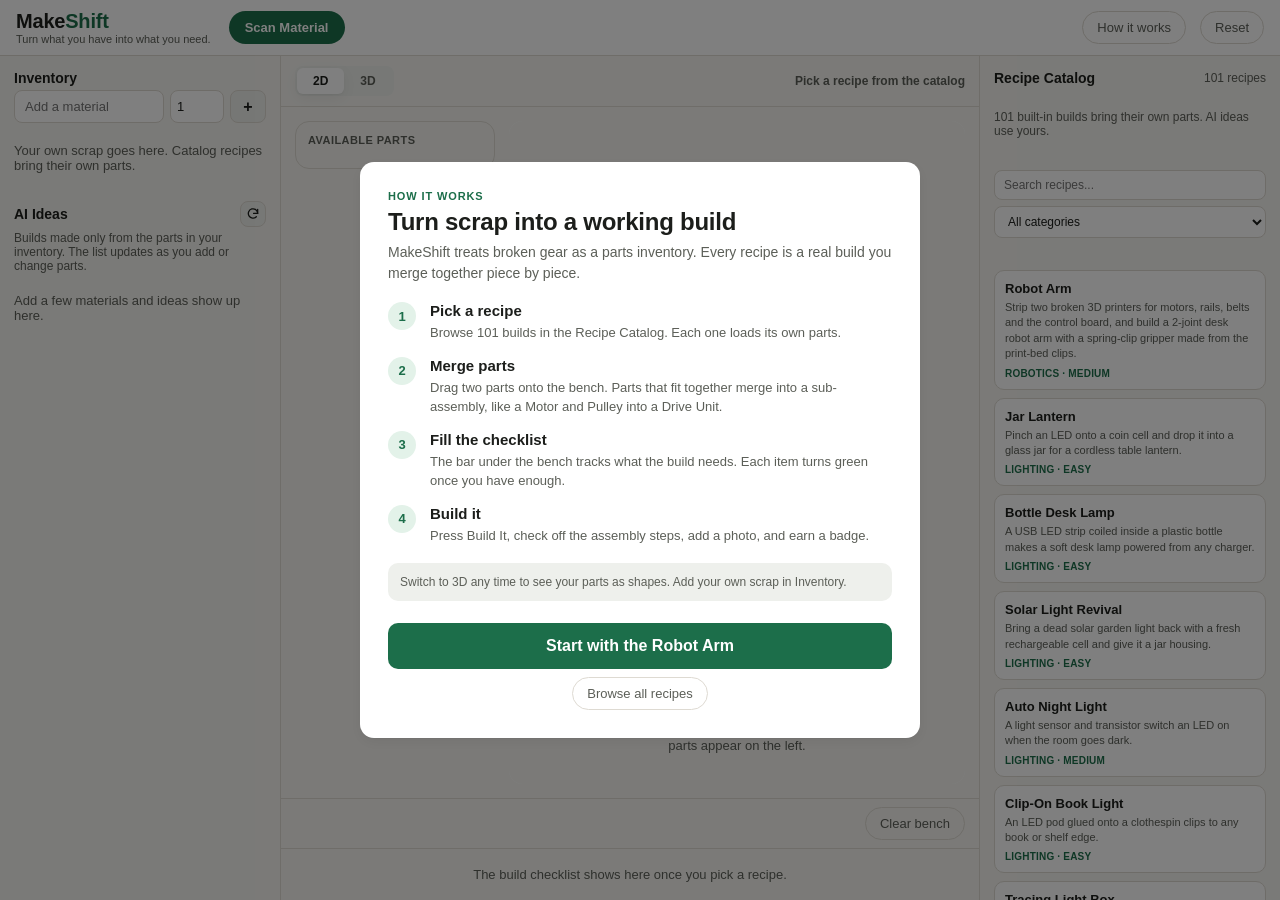
==== app/index.html @ 5e809d7e "Rename cube-mvp to app; Gemini backup model; README with screenshots and demo video Critique items 3" ====
<!DOCTYPE html>
<html lang="en">
<head>
<meta charset="UTF-8">
<meta name="viewport" content="width=device-width, initial-scale=1.0">
<title>MakeShift</title>
<link rel="stylesheet" href="style.css">
<script type="importmap">
{ "imports": { "three": "./vendor/three.module.js" } }
</script>
</head>
<body>

<header class="topbar">
  <div class="brand">
    <div class="brand-mark">Make<span>Shift</span></div>
    <div class="brand-tag">Turn what you have into what you need.</div>
  </div>
  <button class="scan-btn" id="scanBtn" title="Scan a material with your camera">Scan Material</button>
  <div class="badges" id="badgeRow" aria-label="Badges earned"></div>
  <button class="ghost-btn" id="helpBtn" title="Show how MakeShift works">How it works</button>
  <button class="reset-btn" id="resetBtn" title="Reset demo to a clean slate">Reset</button>
</header>

<div class="workspace-shell">

  <!-- LEFT PANEL -->
  <aside class="panel panel-left">
    <div class="panel-section">
      <div class="panel-section-head">
        <h3>Inventory</h3>
      </div>
      <form class="add-material-form compact" id="addMaterialForm">
        <input type="text" id="materialNameInput" placeholder="Add a material" autocomplete="off" required>
        <input type="number" id="materialQtyInput" placeholder="qty" min="1" value="1" required>
        <button type="submit" class="icon-btn" title="Add">+</button>
      </form>
      <div class="card-grid compact" id="inventoryGrid"></div>
      <div class="empty-note" id="inventoryEmptyNote">Your own scrap goes here. Catalog recipes bring their own parts.</div>
    </div>

    <div class="panel-section">
      <div class="panel-section-head">
        <h3>AI Ideas <span class="hint" id="ideasCount"></span></h3>
        <button class="icon-btn small" id="refreshIdeasBtn" title="Generate ideas from your inventory" aria-label="Generate ideas from your inventory"><svg viewBox="0 0 24 24" width="14" height="14" aria-hidden="true" fill="none" stroke="currentColor" stroke-width="2.2" stroke-linecap="round" stroke-linejoin="round"><path d="M20 11a8 8 0 1 0-2.3 5.7"/><path d="M20 4v7h-7"/></svg></button>
      </div>
      <p class="panel-hint">Builds made only from the parts in your inventory. The list updates as you add or change parts.</p>
      <div class="ideas-status" id="ideasStatus" role="status" hidden></div>
      <div id="buildableNowList"></div>
      <div class="empty-note" id="buildableNowEmptyNote">Add a few materials and ideas show up here.</div>
      <div class="error-banner" id="generateError"></div>
    </div>

    <div class="panel-section" id="catalogMatches" hidden>
      <div class="panel-section-head">
        <h3>Catalog matches</h3>
      </div>
      <p class="panel-hint">Built-in recipes ranked by how many of their parts you have. Works without the AI.</p>
      <div id="catalogMatchList"></div>
    </div>
  </aside>

  <!-- CENTER VIEWER -->
  <main class="panel panel-center">
    <div class="viewer-toolbar">
      <div class="view-toggle" id="viewToggle">
        <button class="view-toggle-btn active" data-view="2d">2D</button>
        <button class="view-toggle-btn" data-view="3d">3D</button>
      </div>
      <div class="active-recipe-label" id="activeRecipeLabel">Pick a recipe from the catalog</div>
    </div>

    <div class="viewer-stage-wrap">
      <div class="palette" id="palette">
        <div class="palette-title">Available parts</div>
        <div class="palette-list" id="paletteList"></div>
      </div>

      <div class="viewer-stage">
        <!-- 2D merge canvas -->
        <div class="viewer-pane active" id="viewer2d">
          <div class="bench" id="bench">
            <div class="bench-empty" id="benchEmpty"><strong>Pick a recipe to start</strong><span>Choose any build from the catalog. Its parts appear on the left.</span></div>
            <div class="hologram-row" id="hologramRow"></div>
          </div>
        </div>

        <!-- 3D viewer -->
        <div class="viewer-pane" id="viewer3d">
          <canvas id="threeCanvas"></canvas>
          <div class="viewer3d-hint">Drag to orbit · scroll to zoom · drag a part to move it</div>
        </div>
      </div>
    </div>

    <div class="viewer-actions">
      <button class="ghost-btn" id="clearBenchBtn">Clear bench</button>
    </div>

    <!-- requirements for the active recipe -->
    <div class="requirements-bar" id="requirementsBar">
      <div class="requirements-empty" id="requirementsEmpty">The build checklist shows here once you pick a recipe.</div>
      <div class="requirements-active" id="requirementsActive" hidden>
        <div class="progress-row">
          <div class="progress-bar-track"><div class="progress-bar-fill" id="progressFill"></div></div>
          <span id="progressLabel">0 / 0 ready</span>
        </div>
        <div class="merge-guide" id="mergeGuide" hidden></div>
        <ul class="req-list" id="reqList"></ul>
        <div class="source-finder" id="sourceFinder">
          <button class="ghost-btn source-finder-btn" id="findSourcesBtn" type="button">Where can I find these materials?</button>
          <span class="source-finder-hint" id="sourceFinderHint">AI suggests safe reuse and salvage sources for the raw parts.</span>
          <div class="source-suggestions" id="sourceSuggestions" hidden aria-live="polite"></div>
        </div>
        <button class="primary-btn big" id="buildBtn" disabled>Build It</button>
      </div>
    </div>
  </main>

  <!-- RIGHT PANEL -->
  <aside class="panel panel-right">
    <div class="panel-section-head">
      <h3>Recipe Catalog</h3>
      <span class="hint" id="catalogCount"></span>
    </div>
    <p class="panel-hint">101 built-in builds bring their own parts. AI ideas use yours.</p>
    <div class="catalog-filter">
      <input type="search" id="catalogSearch" placeholder="Search recipes..." aria-label="Search recipes" autocomplete="off">
      <select id="catalogCategory" aria-label="Filter by category"><option value="">All categories</option></select>
    </div>
    <div id="catalogList"></div>
    <div class="empty-note" id="catalogEmptyNote">No recipes yet. Add materials and generate ideas.</div>
  </aside>

</div>

<!-- HOW IT WORKS (shown before the workspace on first visit) -->
<div class="modal-overlay" id="introModal" role="dialog" aria-modal="true" aria-labelledby="introTitle">
  <div class="modal intro-modal">
    <div class="intro-head">
      <div class="intro-eyebrow">How it works</div>
      <h2 id="introTitle">Turn scrap into a working build</h2>
      <p class="sub">MakeShift treats broken gear as a parts inventory. Every recipe is a real build you merge together piece by piece.</p>
    </div>
    <ol class="intro-steps">
      <li><span class="intro-num">1</span><div><strong>Pick a recipe</strong><p>Browse 101 builds in the Recipe Catalog. Each one loads its own parts.</p></div></li>
      <li><span class="intro-num">2</span><div><strong>Merge parts</strong><p>Drag two parts onto the bench. Parts that fit together merge into a sub-assembly, like a Motor and Pulley into a Drive Unit.</p></div></li>
      <li><span class="intro-num">3</span><div><strong>Fill the checklist</strong><p>The bar under the bench tracks what the build needs. Each item turns green once you have enough.</p></div></li>
      <li><span class="intro-num">4</span><div><strong>Build it</strong><p>Press Build It, check off the assembly steps, add a photo, and earn a badge.</p></div></li>
    </ol>
    <p class="intro-tip">Switch to 3D any time to see your parts as shapes. Add your own scrap in Inventory.</p>
    <div class="intro-actions">
      <button class="primary-btn big" id="introDemoBtn">Start with the Robot Arm</button>
      <button class="ghost-btn" id="introStartBtn">Browse all recipes</button>
    </div>
  </div>
</div>

<!-- SCAN MODAL -->
<div class="modal-overlay" id="scanModal">
  <div class="modal scan-modal">
    <h2>Scan Material</h2>
    <p class="sub" id="scanStatus">Point your camera at the item and capture.</p>
    <p class="scan-privacy">Your photo goes to Google's Gemini AI service to name the part. MakeShift doesn't keep it. Avoid photographing people or private papers.</p>

    <div class="scan-camera-wrap" id="scanCameraWrap">
      <video id="scanVideo" autoplay playsinline muted></video>
      <div class="scan-flash" id="scanFlash"></div>
    </div>
    <canvas id="scanCanvas" hidden></canvas>
    <img id="scanPreview" class="scan-preview" hidden alt="Captured material">

    <div class="scan-actions" id="scanActionsCapture">
      <button class="primary-btn big" id="captureBtn">Capture</button>
      <button class="ghost-btn" id="scanManualBtn">Type it in instead</button>
    </div>

    <div class="scan-result" id="scanResult" hidden>
      <label class="photo-label" for="scanNameInput">What MakeShift thinks this is (edit if wrong)</label>
      <input type="text" id="scanNameInput">
      <input type="number" id="scanQtyInput" min="1" value="1">
      <div class="scan-actions">
        <button class="primary-btn" id="scanConfirmBtn">+ Add to inventory</button>
        <button class="ghost-btn" id="scanRetryBtn">Retake</button>
      </div>
    </div>

    <div class="manual-add" id="manualAddPanel" hidden>
      <label class="photo-label" for="manualNameInput">Material name</label>
      <input type="text" id="manualNameInput" placeholder="e.g. broken stepper motor" autocomplete="off">
      <input type="number" id="manualQtyInput" min="1" value="1">
      <div class="scan-actions">
        <button class="primary-btn" id="manualConfirmBtn">+ Add to inventory</button>
        <button class="ghost-btn" id="manualBackBtn">Back to camera</button>
      </div>
    </div>

    <button class="ghost-btn close-scan" id="closeScanBtn">Close</button>
  </div>
</div>

<!-- ASSEMBLY MODAL -->
<div class="modal-overlay" id="assemblyModal">
  <div class="modal">
    <h2>Assembly Guide</h2>
    <p class="sub" id="assemblyStatus">Follow the steps in order. Check each one off.</p>
    <div class="steps-loading" id="stepsLoading" hidden>Asking the AI to write assembly steps for this build...</div>
    <ol class="steps-list" id="stepsList"></ol>

    <div class="photo-step" id="photoStep">
      <label class="photo-label" for="photoInput">Upload a progress photo</label>
      <input type="file" id="photoInput" accept="image/*">
      <img id="photoPreview" class="photo-preview" alt="Progress photo preview" hidden>
    </div>

    <button class="primary-btn big" id="completeBtn" disabled>Mark Build Complete</button>
    <button class="ghost-btn" id="closeModalBtn">Close</button>
  </div>
</div>

<!-- COMPLETION OVERLAY -->
<div class="modal-overlay" id="completeModal">
  <div class="modal complete-modal">
    <div class="trophy" aria-hidden="true"><svg viewBox="0 0 24 24" width="40" height="40" fill="none" stroke="currentColor" stroke-width="2" stroke-linecap="round" stroke-linejoin="round"><circle cx="12" cy="12" r="10"/><path d="m7.5 12.5 3 3 6-6.5"/></svg></div>
    <h2 id="completeTitle">Build Complete</h2>
    <p class="complete-next" id="completeNext" hidden></p>
    <p class="pitch-line">MakeShift turns discarded materials into a playable engineering inventory. Scan what you have, combine parts to discover ideas, and follow an interactive assembly guide to build something real.</p>
    <button class="primary-btn big" id="closeCompleteBtn">Done</button>
  </div>
</div>

<canvas id="confettiCanvas"></canvas>

<div class="toast" id="toast"></div>

<script type="module" src="app.js"></script>
</body>
</html>
---- app/style.css ----
:root {
  --bg: #f6f5f1;
  --surface: #ffffff;
  --surface-2: #eef0ec;
  --text: #1c1e1b;
  --text-dim: #5c5f58;
  --border: #dedad2;
  --accent: #1c6e4a;
  --accent-ink: #ffffff;
  --red: #c0392b;
  --red-bg: #fbe9e7;
  --green: #1c6e4a;
  --green-bg: #e3f2e9;
  --shadow: 0 1px 2px rgba(0,0,0,.04), 0 4px 14px rgba(0,0,0,.06);
  --radius: 14px;
}

:root:not([data-theme="light"]) {
  @media (prefers-color-scheme: dark) {
    --bg: #15171a;
    --surface: #1f2226;
    --surface-2: #262a2f;
    --text: #eef0ec;
    --text-dim: #9aa09a;
    --border: #33373c;
    --accent: #4fcf8e;
    --accent-ink: #0b1310;
    --red: #ff6b5e;
    --red-bg: #3a2220;
    --green: #4fcf8e;
    --green-bg: #1c2e24;
    --shadow: 0 1px 2px rgba(0,0,0,.3), 0 6px 20px rgba(0,0,0,.4);
  }
}
:root[data-theme="dark"] {
  --bg: #15171a;
  --surface: #1f2226;
  --surface-2: #262a2f;
  --text: #eef0ec;
  --text-dim: #9aa09a;
  --border: #33373c;
  --accent: #4fcf8e;
  --accent-ink: #0b1310;
  --red: #ff6b5e;
  --red-bg: #3a2220;
  --green: #4fcf8e;
  --green-bg: #1c2e24;
  --shadow: 0 1px 2px rgba(0,0,0,.3), 0 6px 20px rgba(0,0,0,.4);
}

* { box-sizing: border-box; }
[hidden] { display: none !important; }
html, body { margin: 0; padding: 0; height: 100%; }
body {
  background: var(--bg);
  color: var(--text);
  font-family: -apple-system, BlinkMacSystemFont, "Segoe UI", Roboto, Helvetica, Arial, sans-serif;
  height: 100vh;
  display: flex;
  flex-direction: column;
  overflow: hidden;
}

/* ---------- Top bar ---------- */
.topbar {
  display: flex;
  align-items: center;
  gap: 14px;
  padding: 10px 16px;
  background: var(--surface);
  border-bottom: 1px solid var(--border);
  flex-wrap: wrap;
  flex: 0 0 auto;
}
.brand { display: flex; flex-direction: column; margin-right: 4px; }
.brand-mark { font-size: 20px; font-weight: 800; letter-spacing: -0.01em; }
.brand-mark span { color: var(--accent); }
.brand-tag { font-size: 11px; color: var(--text-dim); }

.scan-btn {
  background: var(--accent);
  color: var(--accent-ink);
  border: none;
  border-radius: 999px;
  padding: 9px 16px;
  font-size: 13px;
  font-weight: 700;
  cursor: pointer;
}

.badges { display: flex; gap: 6px; flex-wrap: wrap; margin-left: auto; }
.badge-pill {
  background: var(--green-bg);
  color: var(--green);
  border-radius: 999px;
  padding: 4px 10px;
  font-size: 12px;
  font-weight: 700;
  white-space: nowrap;
}
.reset-btn, .ghost-btn {
  background: transparent;
  border: 1px solid var(--border);
  color: var(--text-dim);
  border-radius: 999px;
  padding: 8px 14px;
  font-size: 13px;
  cursor: pointer;
}
.reset-btn:hover, .ghost-btn:hover { border-color: var(--text-dim); color: var(--text); }

.icon-btn {
  background: var(--surface-2);
  border: 1px solid var(--border);
  color: var(--text);
  border-radius: 8px;
  width: 36px;
  font-weight: 800;
  cursor: pointer;
  font-size: 16px;
}
.icon-btn.small { width: 26px; height: 26px; font-size: 13px; padding: 0; }

.primary-btn {
  background: var(--accent);
  color: var(--accent-ink);
  border: none;
  border-radius: 10px;
  padding: 10px 18px;
  font-size: 14px;
  font-weight: 700;
  cursor: pointer;
}
.primary-btn:disabled { opacity: .35; cursor: not-allowed; }
.primary-btn.big { padding: 14px 20px; font-size: 16px; width: 100%; margin-top: 4px; }

.hint { font-size: 12px; color: var(--text-dim); }
.panel-hint { font-size: 12px; color: var(--text-dim); margin: 2px 0 10px; }

.empty-note { color: var(--text-dim); font-size: 13px; padding: 10px 0; display: none; }
.empty-note.visible { display: block; }

.error-banner {
  display: none;
  margin-top: 10px;
  background: var(--red-bg);
  color: var(--red);
  border-radius: 10px;
  padding: 10px 12px;
  font-size: 12px;
  line-height: 1.5;
}
.error-banner.visible { display: block; }

/* ---------- 3-panel shell ---------- */
.workspace-shell {
  flex: 1 1 auto;
  min-height: 0;
  display: grid;
  grid-template-columns: 280px 1fr 300px;
  gap: 1px;
  background: var(--border);
  overflow: hidden;
}
@media (max-width: 980px) {
  .workspace-shell { grid-template-columns: 1fr; grid-template-rows: auto auto auto; overflow-y: auto; }
}

.panel {
  background: var(--bg);
  overflow-y: auto;
  padding: 14px;
  min-height: 0;
}
.panel-left, .panel-right { display: flex; flex-direction: column; gap: 18px; }
.panel-section-head { display: flex; align-items: center; justify-content: space-between; gap: 8px; margin-bottom: 4px; }
.panel-section-head h3 { margin: 0; font-size: 14px; }

/* ---------- Inventory / material cards ---------- */
.add-material-form { display: flex; gap: 6px; margin-bottom: 10px; }
.add-material-form input[type="text"] {
  flex: 1; min-width: 0;
  padding: 8px 10px; border-radius: 8px; border: 1px solid var(--border);
  background: var(--surface); color: var(--text); font-size: 13px;
}
.add-material-form input[type="number"] {
  width: 54px; padding: 8px 6px; border-radius: 8px; border: 1px solid var(--border);
  background: var(--surface); color: var(--text); font-size: 13px;
}

.card-grid { display: grid; grid-template-columns: repeat(auto-fill, minmax(130px, 1fr)); gap: 8px; }
.card-grid.compact { grid-template-columns: 1fr 1fr; }
.item-card {
  background: var(--surface);
  border: 1px solid var(--border);
  border-radius: 10px;
  box-shadow: var(--shadow);
  padding: 8px;
  display: flex;
  flex-direction: column;
  gap: 5px;
}
.item-icon {
  width: 30px; height: 30px;
  border-radius: 8px;
  display: flex; align-items: center; justify-content: center;
  font-weight: 800; font-size: 10px; color: #fff;
}
.item-name { font-size: 11px; font-weight: 700; line-height: 1.25; }
.item-qty-row { display: flex; align-items: center; justify-content: space-between; margin-top: auto; }
.item-qty { font-size: 14px; font-weight: 800; }
.qty-controls { display: flex; gap: 3px; }
.qty-btn {
  width: 20px; height: 20px; border-radius: 5px; border: 1px solid var(--border);
  background: var(--surface-2); color: var(--text); cursor: pointer; font-weight: 700; font-size: 11px;
  display: flex; align-items: center; justify-content: center;
}
.item-remove {
  background: transparent; border: none; color: var(--text-dim);
  cursor: pointer; font-size: 12px; padding: 0; line-height: 1; align-self: flex-end;
}
.item-remove:hover { color: var(--red); }

/* ---------- Buildable-now & catalog lists ---------- */
.idea-row {
  background: var(--surface);
  border: 1px solid var(--border);
  border-radius: 10px;
  padding: 10px;
  margin-bottom: 8px;
  cursor: pointer;
  transition: border-color .15s;
}
.idea-row:hover { border-color: var(--accent); }
.idea-row.active { border-color: var(--accent); box-shadow: 0 0 0 2px var(--accent); }
.idea-row-top { display: flex; align-items: center; justify-content: space-between; gap: 6px; }
.idea-row-title { font-size: 13px; font-weight: 700; }
.idea-row .pitch { font-size: 11px; color: var(--text-dim); margin: 4px 0 0; line-height: 1.4; }
.idea-meta { font-size: 10px; font-weight: 600; letter-spacing: .02em; color: var(--accent); margin-top: 6px; text-transform: uppercase; }
.catalog-filter { display: flex; flex-wrap: wrap; gap: 6px; margin-bottom: 10px; position: sticky; top: 0; z-index: 2; background: var(--bg); padding: 4px 0; }
.catalog-filter input, .catalog-filter select {
  font: inherit; font-size: 12px; color: var(--text); background: var(--surface);
  border: 1px solid var(--border); border-radius: 8px; padding: 7px 9px; min-width: 0;
}
.catalog-filter input, .catalog-filter select { flex: 1 1 100%; }
.catalog-filter input:focus-visible, .catalog-filter select:focus-visible { outline: 2px solid var(--accent); outline-offset: 1px; }
.complete-next { font-size: 14px; font-weight: 600; color: var(--accent); margin: 4px 0 12px; line-height: 1.45; }
.idea-badge {
  font-size: 10px; font-weight: 700; padding: 2px 7px; border-radius: 999px; white-space: nowrap; flex-shrink: 0;
}
.idea-badge.offline-badge { background: var(--green-bg); color: var(--green); }
.idea-badge.match-badge { background: var(--surface-2); color: var(--text-dim); }
.idea-badge.ready-badge { background: var(--green-bg); color: var(--green); }

/* ---------- Center viewer ---------- */
.panel-center { display: flex; flex-direction: column; padding: 0; gap: 0; overflow: hidden; }

.viewer-toolbar {
  display: flex; align-items: center; justify-content: space-between; gap: 10px;
  padding: 10px 14px; border-bottom: 1px solid var(--border); flex: 0 0 auto;
}
.view-toggle { display: flex; background: var(--surface-2); border-radius: 8px; padding: 2px; }
.view-toggle-btn {
  background: transparent; border: none; padding: 6px 16px; font-size: 12px; font-weight: 700;
  color: var(--text-dim); border-radius: 6px; cursor: pointer;
}
.view-toggle-btn.active { background: var(--surface); color: var(--text); box-shadow: var(--shadow); }
.active-recipe-label { font-size: 12px; font-weight: 600; color: var(--text-dim); text-align: right; }

.viewer-stage-wrap { flex: 1 1 auto; display: grid; grid-template-columns: 200px 1fr; gap: 14px; min-height: 0; padding: 14px; }
@media (max-width: 760px) { .viewer-stage-wrap { grid-template-columns: 1fr; } }

.viewer-stage { position: relative; min-height: 300px; background: var(--surface); border-radius: var(--radius); overflow: hidden; }
.viewer-pane { position: absolute; inset: 0; display: none; overflow: auto; }
.viewer-pane.active { display: block; }
#viewer3d.viewer-pane.active { display: flex; overflow: hidden; }

.palette {
  background: var(--bg);
  border: 1px solid var(--border);
  border-radius: var(--radius);
  padding: 12px;
  align-self: start;
  max-height: 100%;
  overflow-y: auto;
}
.palette-title { font-size: 11px; font-weight: 700; text-transform: uppercase; letter-spacing: .04em; color: var(--text-dim); margin-bottom: 10px; }
.palette-list { display: flex; flex-direction: column; gap: 8px; }

.chip {
  display: flex; align-items: center; gap: 8px;
  background: var(--surface-2);
  border: 1px solid var(--border);
  border-radius: 999px;
  padding: 6px 10px 6px 6px;
  cursor: grab;
  user-select: none;
  font-size: 12px;
  font-weight: 600;
}
.chip.disabled { opacity: .35; cursor: not-allowed; }
.chip-icon {
  width: 24px; height: 24px; border-radius: 50%;
  display: flex; align-items: center; justify-content: center;
  color: #fff; font-size: 10px; font-weight: 800; flex-shrink: 0;
}
.chip-qty { color: var(--text-dim); font-weight: 700; margin-left: 2px; }
/* Part icons (parts.js, TASKS.md #2) */
.item-icon, .chip-icon { color: #fff; }
.item-icon svg { width: 20px; height: 20px; }
.chip-icon svg { width: 16px; height: 16px; }

.bench {
  position: absolute;
  inset: 0;
  background: var(--bg);
  overflow: hidden;
}
.bench-empty {
  position: absolute; inset: 0;
  display: flex; flex-direction: column; gap: 6px; align-items: center; justify-content: flex-end;
  color: var(--text-dim); font-size: 13px; pointer-events: none; text-align: center; padding: 20px 20px 28px;
}
.bench-empty strong { color: var(--text); font-size: 15px; }
.bench-empty span { max-width: 34ch; line-height: 1.45; }
.bench-token {
  position: absolute;
  display: flex; align-items: center; gap: 6px;
  background: var(--surface-2);
  border: 1px solid var(--border);
  border-radius: 999px;
  padding: 6px 10px 6px 6px;
  cursor: grab;
  font-size: 12px;
  font-weight: 700;
  box-shadow: var(--shadow);
  touch-action: none;
}
.hologram-row {
  position: absolute; top: 10px; left: 10px; right: 10px;
  display: flex; flex-wrap: wrap; gap: 6px; pointer-events: none; z-index: 2;
}
.hologram-chip {
  display: flex; align-items: center; gap: 5px;
  border-radius: 999px; padding: 4px 9px 4px 4px;
  font-size: 11px; font-weight: 700;
  border: 2px dashed var(--accent); color: var(--accent); background: color-mix(in srgb, var(--accent) 8%, transparent);
}
.hologram-chip.satisfied { border-style: solid; background: var(--green-bg); color: var(--green); }
.hologram-chip .chip-icon { width: 18px; height: 18px; font-size: 8px; }
.hologram-chip .chip-icon svg { width: 12px; height: 12px; }
.final-hologram-card {
  display: grid; grid-template-columns: auto auto; align-items: center; column-gap: 7px;
  border: 1px solid color-mix(in srgb, var(--accent) 55%, var(--border));
  border-radius: 10px; padding: 5px 9px;
  background: color-mix(in srgb, var(--accent) 13%, var(--surface)); color: var(--text);
  box-shadow: 0 4px 14px rgba(0,0,0,.08);
}
.final-hologram-label { grid-row: span 2; font-size: 9px; font-weight: 800; letter-spacing: .08em; text-transform: uppercase; color: var(--accent); }
.final-hologram-card strong { font-size: 12px; line-height: 1.1; }
.final-hologram-arrow { font-size: 9px; color: var(--text-dim); }
.bench-token.shake { animation: shake .3s; }
@keyframes shake {
  0%,100% { transform: translateX(0); }
  25% { transform: translateX(-4px); }
  75% { transform: translateX(4px); }
}

.viewer-actions { display: flex; justify-content: flex-end; padding: 8px 14px; border-top: 1px solid var(--border); flex: 0 0 auto; }

#threeCanvas { width: 100%; height: 100%; display: block; }
.viewer3d-hint {
  position: absolute; bottom: 10px; left: 50%; transform: translateX(-50%);
  font-size: 11px; color: var(--text-dim); background: var(--surface); padding: 4px 10px;
  border-radius: 999px; border: 1px solid var(--border); pointer-events: none;
}

/* ---------- Requirements bar (bottom of center panel) ---------- */
.requirements-bar { flex: 0 0 auto; border-top: 1px solid var(--border); padding: 12px 14px; max-height: 38vh; overflow-y: auto; }
.requirements-empty { font-size: 13px; color: var(--text-dim); text-align: center; padding: 6px; }
.progress-row { display: flex; align-items: center; gap: 10px; margin-bottom: 10px; }
.progress-bar-track { flex: 1; height: 8px; background: var(--surface-2); border-radius: 999px; overflow: hidden; }
.progress-bar-fill { height: 100%; width: 0%; background: var(--accent); transition: width .3s ease; }
#progressLabel { font-size: 12px; color: var(--text-dim); white-space: nowrap; }

.req-list { list-style: none; margin: 0 0 8px; padding: 0; display: grid; grid-template-columns: repeat(auto-fill, minmax(180px,1fr)); gap: 6px; }
.req-item {
  display: flex; align-items: center; justify-content: space-between;
  padding: 7px 10px;
  border-radius: 10px;
  font-size: 12px;
  font-weight: 600;
}
.req-item.red { background: var(--red-bg); color: var(--red); }
.req-item.green { background: var(--green-bg); color: var(--green); }
.req-asis { font-size: 10px; font-weight: 700; letter-spacing: .04em; text-transform: uppercase; opacity: .75; margin-left: 4px; }
.req-count { font-weight: 800; }

/* ---------- Merge guide: how to build the active recipe ---------- */
.merge-guide { margin: 0 0 10px; }
.merge-guide-head { font-size: 11px; font-weight: 700; letter-spacing: .06em; text-transform: uppercase; color: var(--text-dim); margin-bottom: 6px; }
.merge-list { list-style: none; margin: 0; padding: 0; display: flex; flex-direction: column; gap: 4px; counter-reset: merge; }
.merge-step {
  display: flex; align-items: center; justify-content: space-between; gap: 10px;
  padding: 6px 10px; border-radius: 8px; border: 1px solid var(--border);
  background: var(--surface); font-size: 12px; counter-increment: merge;
}
.merge-step::before { content: counter(merge); flex: 0 0 18px; height: 18px; border-radius: 50%; display: flex; align-items: center; justify-content: center; font-size: 10px; font-weight: 800; background: var(--surface-2); color: var(--text-dim); }
.merge-parts { flex: 1 1 auto; min-width: 0; }
.merge-parts b { color: var(--text-dim); font-weight: 700; margin: 0 2px; }
.merge-left { font-weight: 700; color: var(--accent); white-space: nowrap; font-variant-numeric: tabular-nums; }
.merge-step.done { background: var(--green-bg); border-color: transparent; color: var(--green); }
.merge-step.done::before { content: "\2713"; background: transparent; color: var(--green); }
.merge-step.done .merge-left { color: var(--green); opacity: .8; }
.merge-missing { margin: 6px 0 0; font-size: 12px; color: var(--red); }
.ideas-status { font-size: 12px; color: var(--accent); font-weight: 600; margin: -4px 0 8px; }
.panel-section-head h3 .hint { font-weight: 600; margin-left: 4px; }

.source-finder { margin: 10px 0 12px; }
.source-finder[hidden] { display: none; }
.source-finder-btn { width: 100%; justify-content: center; }
.source-finder-hint { display: block; margin-top: 5px; font-size: 11px; line-height: 1.35; color: var(--text-dim); text-align: center; }
.source-suggestions { display: grid; grid-template-columns: repeat(auto-fit, minmax(210px, 1fr)); gap: 8px; margin-top: 10px; }
.source-suggestions[hidden] { display: none; }
.source-mode-note { grid-column: 1 / -1; margin: 0; padding: 7px 9px; border-radius: 8px; background: var(--surface-2); color: var(--text-dim); font-size: 11px; }
.source-card { border: 1px solid var(--border); border-radius: 10px; padding: 9px 10px; background: var(--surface); font-size: 11px; line-height: 1.4; }
.source-card-title { font-size: 12px; font-weight: 800; color: var(--text); }
.source-card ul { margin: 5px 0; padding-left: 17px; }
.source-card p { margin: 5px 0 0; color: var(--text-dim); }
.source-card .source-safety { color: var(--red); }

/* ---------- Modals ---------- */
.modal-overlay {
  position: fixed; inset: 0; background: rgba(0,0,0,.5);
  display: none; align-items: center; justify-content: center;
  padding: 20px; z-index: 100;
}
.modal-overlay.visible { display: flex; }
.modal {
  background: var(--surface);
  border-radius: var(--radius);
  padding: 24px;
  max-width: 480px;
  width: 100%;
  max-height: 86vh;
  overflow-y: auto;
  box-shadow: var(--shadow);
}
.modal h2 { margin-top: 0; }
.modal .sub { color: var(--text-dim); font-size: 14px; }

.steps-loading { font-size: 13px; color: var(--text-dim); padding: 16px 0; text-align: center; }
.steps-list { padding-left: 0; margin: 0 0 16px; list-style: none; display: flex; flex-direction: column; gap: 10px; }
.step-item { display: flex; gap: 10px; align-items: flex-start; font-size: 14px; }
.step-item input[type="checkbox"] { margin-top: 3px; width: 18px; height: 18px; flex-shrink: 0; }
.step-item.done span { text-decoration: line-through; color: var(--text-dim); }

.photo-step { margin: 16px 0; display: flex; flex-direction: column; gap: 8px; }
.photo-label { font-size: 13px; font-weight: 700; }
.photo-preview { max-width: 100%; border-radius: 10px; margin-top: 6px; }

.complete-modal { text-align: center; }
.trophy { color: var(--accent); display: flex; justify-content: center; margin-bottom: 4px; }
.pitch-line { font-size: 13px; color: var(--text-dim); margin: 10px 0 18px; line-height: 1.5; }

/* ---------- How it works ---------- */
.intro-modal { max-width: 560px; padding: 28px; }
.intro-head { display: flex; flex-direction: column; gap: 6px; margin-bottom: 18px; }
.intro-head h2 { margin: 0; font-size: 24px; letter-spacing: -0.01em; text-wrap: balance; }
.intro-head .sub { margin: 0; line-height: 1.5; }
.intro-eyebrow { font-size: 11px; font-weight: 700; letter-spacing: .08em; text-transform: uppercase; color: var(--accent); }
.intro-steps { list-style: none; margin: 0; padding: 0; display: flex; flex-direction: column; gap: 14px; }
.intro-steps li { display: flex; gap: 14px; align-items: flex-start; }
.intro-steps strong { font-size: 15px; }
.intro-steps p { margin: 3px 0 0; font-size: 13px; line-height: 1.5; color: var(--text-dim); }
.intro-num {
  flex: 0 0 28px; height: 28px; border-radius: 50%;
  display: flex; align-items: center; justify-content: center;
  background: var(--green-bg); color: var(--accent); font-weight: 800; font-size: 13px;
}
.intro-tip { margin: 18px 0 0; padding: 10px 12px; border-radius: 10px; background: var(--surface-2); font-size: 12px; color: var(--text-dim); line-height: 1.5; }
.intro-actions { display: flex; flex-direction: column; gap: 8px; margin-top: 18px; }
.intro-actions .ghost-btn { align-self: center; }
#refreshIdeasBtn { display: flex; align-items: center; justify-content: center; }

/* ---------- Scan modal ---------- */
.scan-modal { max-width: 420px; }
.scan-privacy { font-size: 11px; line-height: 1.4; color: var(--text-dim); margin: -4px 0 10px; }
.scan-camera-wrap {
  position: relative;
  background: #000;
  border-radius: 10px;
  overflow: hidden;
  aspect-ratio: 4 / 3;
  margin: 12px 0;
}
#scanVideo { width: 100%; height: 100%; object-fit: cover; display: block; }
.scan-flash {
  position: absolute; inset: 0; background: #fff; opacity: 0; pointer-events: none;
}
.scan-flash.flash { animation: flash .35s ease-out; }
@keyframes flash { 0% { opacity: .9; } 100% { opacity: 0; } }
.scan-preview { width: 100%; border-radius: 10px; margin: 12px 0; display: block; }
.scan-actions { display: flex; gap: 8px; margin-top: 10px; flex-wrap: wrap; }
.scan-result input, .manual-add input {
  width: 100%; padding: 9px 11px; border-radius: 8px; border: 1px solid var(--border);
  background: var(--surface); color: var(--text); font-size: 13px; margin-top: 4px; margin-bottom: 8px;
}
.close-scan { margin-top: 14px; width: 100%; }

#confettiCanvas {
  position: fixed; inset: 0; pointer-events: none; z-index: 200; display: none;
}

.toast {
  position: fixed; bottom: 24px; left: 50%; transform: translateX(-50%) translateY(20px);
  background: var(--text); color: var(--bg);
  padding: 10px 18px; border-radius: 999px; font-size: 13px; font-weight: 600;
  opacity: 0; transition: opacity .25s, transform .25s;
  pointer-events: none; z-index: 300;
  max-width: 90vw; text-align: center;
}
.toast.visible { opacity: 1; transform: translateX(-50%) translateY(0); }

/* =================================================================
   Mobile + accessibility pass (TASKS.md #8)
   ================================================================= */

/* Visible keyboard focus everywhere (mouse clicks stay clean). */
:focus-visible { outline: 3px solid var(--accent); outline-offset: 2px; }
.idea-row:focus-visible, .chip:focus-visible { outline-offset: 1px; }

/* Palette chips start a drag on pointerdown. Without this, a finger drag on
   a touchscreen scrolls the page and the browser cancels the pointer events. */
.chip { touch-action: none; }

/* Bigger tap targets on touch devices. */
@media (pointer: coarse) {
  .qty-btn { width: 32px; height: 32px; font-size: 14px; }
  .item-remove { font-size: 16px; padding: 4px; }
  .icon-btn.small { width: 36px; height: 36px; }
  .view-toggle-btn { padding: 10px 20px; }
  .chip { padding: 9px 12px 9px 8px; }
}

/* Respect the OS "reduce motion" setting. */
@media (prefers-reduced-motion: reduce) {
  *, *::before, *::after { animation-duration: .01ms !important; transition-duration: .01ms !important; }
}

/* Stacked layout below 980px: the page scrolls as one column instead of
   squeezing three fixed-height panels into the viewport. */
@media (max-width: 980px) {
  body { height: auto; min-height: 100vh; overflow: visible; }
  .workspace-shell { display: flex; flex-direction: column; overflow: visible; }
  .panel { overflow: visible; }
  /* Pick a recipe first, then craft: catalog sits above the viewer. */
  .panel-left { order: 1; }
  .panel-right { order: 2; }
  .panel-center { order: 3; overflow: visible; }
  .viewer-stage-wrap { flex: 0 0 auto; }
  .viewer-stage { height: 380px; }
  .requirements-bar { max-height: none; }
}

@media (max-width: 760px) {
  .viewer-stage-wrap { padding: 10px; gap: 10px; }
  .palette { max-height: none; }
  .palette-list { flex-direction: row; flex-wrap: wrap; }
  .viewer-toolbar { flex-wrap: wrap; }
  .active-recipe-label { text-align: left; }
  .card-grid.compact { grid-template-columns: repeat(auto-fill, minmax(140px, 1fr)); }
  .req-list { grid-template-columns: 1fr 1fr; }
  .hologram-row { top: 6px; left: 6px; right: 6px; gap: 4px; }
  .hologram-chip { font-size: 10px; padding: 3px 7px 3px 3px; }
  .viewer3d-hint { white-space: nowrap; font-size: 10px; }
  .modal { padding: 18px; max-height: 92vh; }
  .topbar { gap: 10px; padding: 10px 12px; }
}

@media (max-width: 420px) {
  .req-list { grid-template-columns: 1fr; }
  .brand-tag { display: none; }
  .scan-btn { padding: 9px 12px; }
}
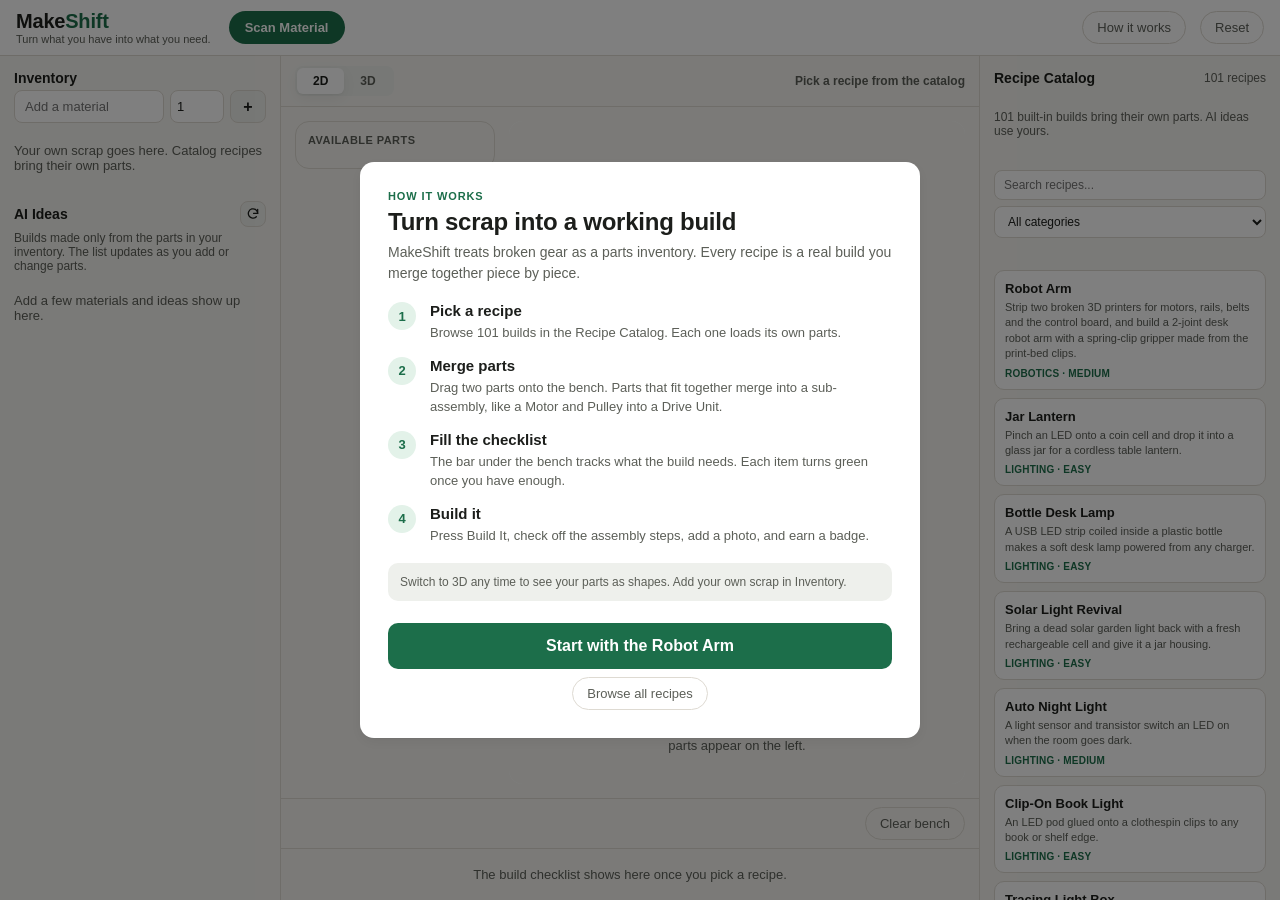
==== commit 953e4f50: "Scan Material: add "Upload a photo instead" alongside the live camera Adds a file-upload path to the" ====
--- a/app/index.html
+++ b/app/index.html
@@ -172,8 +172,10 @@
 
     <div class="scan-actions" id="scanActionsCapture">
       <button class="primary-btn big" id="captureBtn">Capture</button>
+      <button class="ghost-btn" id="uploadPhotoBtn">Upload a photo instead</button>
       <button class="ghost-btn" id="scanManualBtn">Type it in instead</button>
     </div>
+    <input type="file" id="scanFileInput" accept="image/*" hidden>
 
     <div class="scan-result" id="scanResult" hidden>
       <label class="photo-label" for="scanNameInput">What MakeShift thinks this is (edit if wrong)</label>
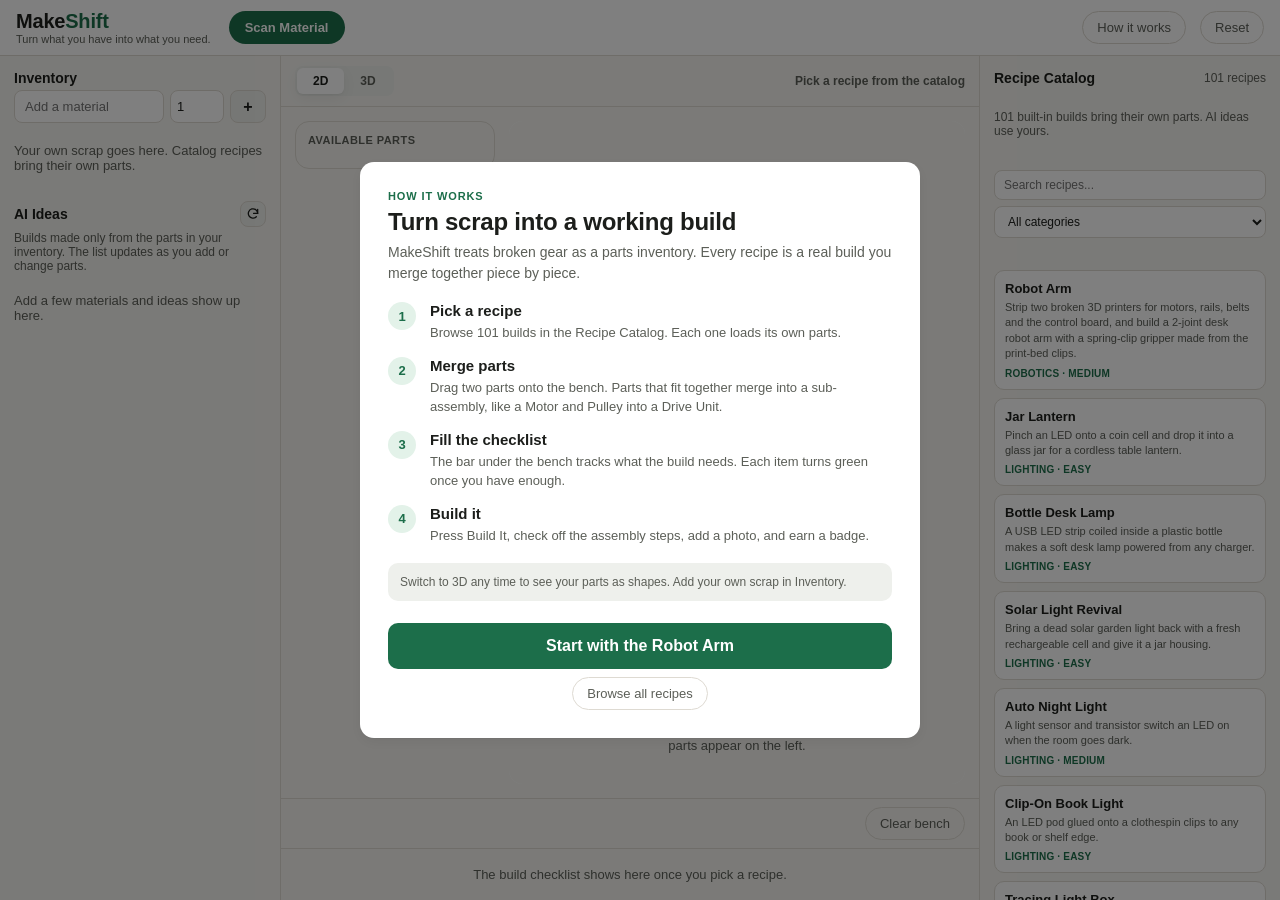
==== commit 68cd328a: "Instructions panel: steps show on project selection, AI steps only on request Built-in recipes show " ====
--- a/app/index.html
+++ b/app/index.html
@@ -106,6 +106,14 @@
           <span id="progressLabel">0 / 0 ready</span>
         </div>
         <div class="merge-guide" id="mergeGuide" hidden></div>
+        <div class="instructions" id="instructionsPanel">
+          <div class="instructions-head">
+            <span class="merge-guide-head">Instructions</span>
+            <button class="ghost-btn instructions-btn" id="instructionsBtn" type="button" aria-controls="instructionsList">Instructions</button>
+          </div>
+          <p class="instructions-hint" id="instructionsHint" aria-live="polite"></p>
+          <ol class="instructions-list" id="instructionsList" hidden></ol>
+        </div>
         <ul class="req-list" id="reqList"></ul>
         <div class="source-finder" id="sourceFinder">
           <button class="ghost-btn source-finder-btn" id="findSourcesBtn" type="button">Where can I find these materials?</button>
@@ -193,6 +201,7 @@
       <input type="number" id="manualQtyInput" min="1" value="1">
       <div class="scan-actions">
         <button class="primary-btn" id="manualConfirmBtn">+ Add to inventory</button>
+        <button class="ghost-btn" id="manualUploadBtn">Upload a photo</button>
         <button class="ghost-btn" id="manualBackBtn">Back to camera</button>
       </div>
     </div>
--- a/app/style.css
+++ b/app/style.css
@@ -413,6 +413,14 @@
 .merge-step.done::before { content: "\2713"; background: transparent; color: var(--green); }
 .merge-step.done .merge-left { color: var(--green); opacity: .8; }
 .merge-missing { margin: 6px 0 0; font-size: 12px; color: var(--red); }
+.instructions { margin: 0 0 10px; }
+.instructions-head { display: flex; align-items: center; justify-content: space-between; gap: 8px; }
+.instructions-head .merge-guide-head { margin-bottom: 0; }
+.instructions-btn { padding: 4px 10px; font-size: 12px; }
+.instructions-btn[disabled] { opacity: .6; cursor: progress; }
+.instructions-hint { margin: 4px 0 0; font-size: 12px; color: var(--text-dim); }
+.instructions-hint.error { color: var(--red); }
+.instructions-list { margin: 6px 0 0; padding-left: 20px; display: flex; flex-direction: column; gap: 4px; font-size: 13px; line-height: 1.4; max-height: 260px; overflow-y: auto; }
 .ideas-status { font-size: 12px; color: var(--accent); font-weight: 600; margin: -4px 0 8px; }
 .panel-section-head h3 .hint { font-weight: 600; margin-left: 4px; }
 
